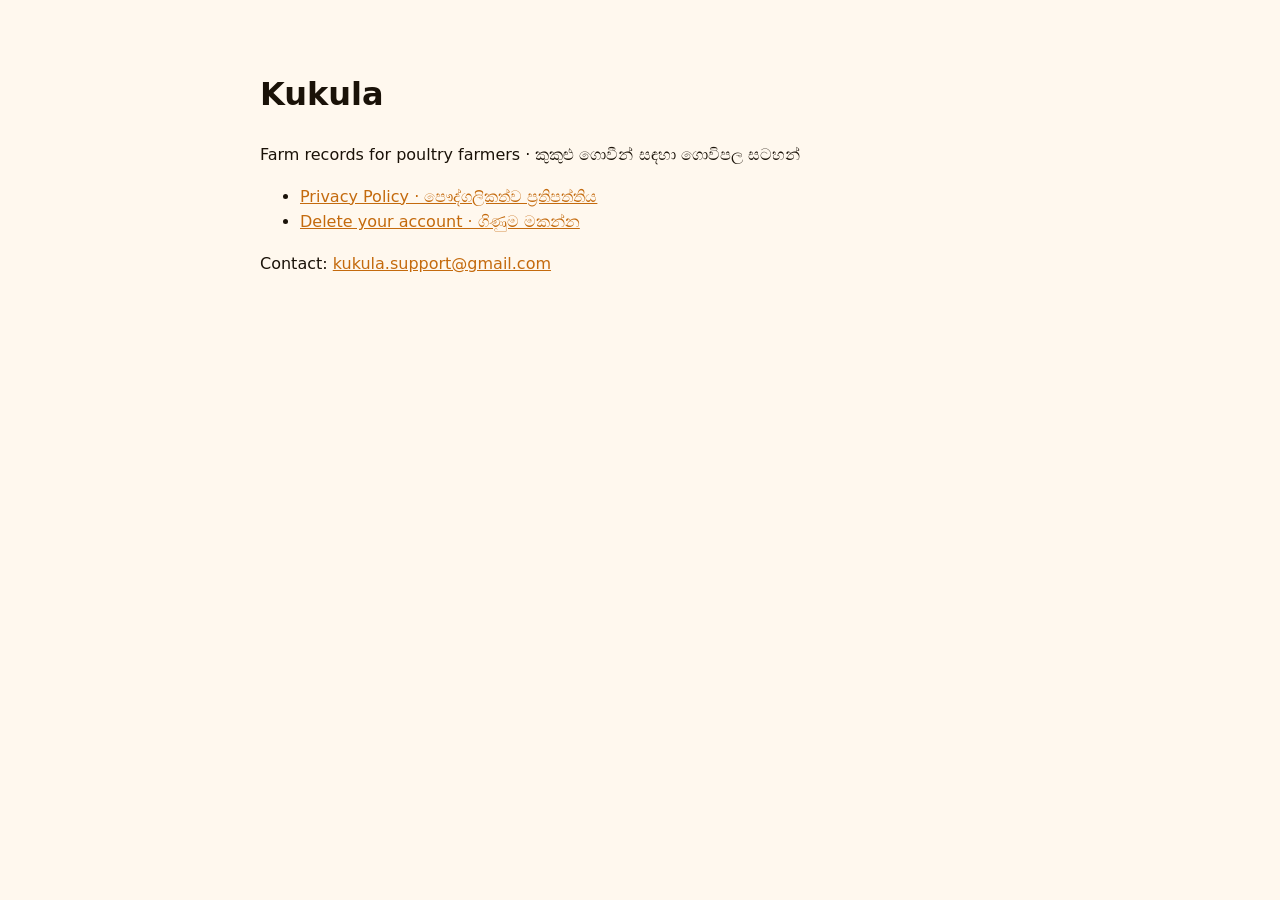
==== index.html @ 8aacabcd "Kukula privacy policy and account deletion pages" ====
<!doctype html>
<html lang="en">
<head>
<meta charset="utf-8">
<meta name="viewport" content="width=device-width, initial-scale=1">
<title>Kukula</title>
<style>
  :root { --bg:#fff8ee; --text:#1a1208; --accent:#c46a0d; }
  @media (prefers-color-scheme: dark) { :root { --bg:#1a1208; --text:#f5e6c8; --accent:#ffb347; } }
  body { margin:0; background:var(--bg); color:var(--text);
         font:16px/1.6 system-ui, -apple-system, "Segoe UI", Roboto, "Noto Sans Sinhala", sans-serif; }
  main { max-width:760px; margin:0 auto; padding:48px 16px; }
  a { color:var(--accent); }
</style>
</head>
<body>
<main>
<h1>Kukula</h1>
<p>Farm records for poultry farmers · කුකුළු ගොවීන් සඳහා ගොවිපල සටහන්</p>
<ul>
  <li><a href="privacy.html">Privacy Policy · පෞද්ගලිකත්ව ප්‍රතිපත්තිය</a></li>
  <li><a href="delete-account.html">Delete your account · ගිණුම මකන්න</a></li>
</ul>
<p>Contact: <a href="mailto:kukula.support@gmail.com">kukula.support@gmail.com</a></p>
</main>
</body>
</html>
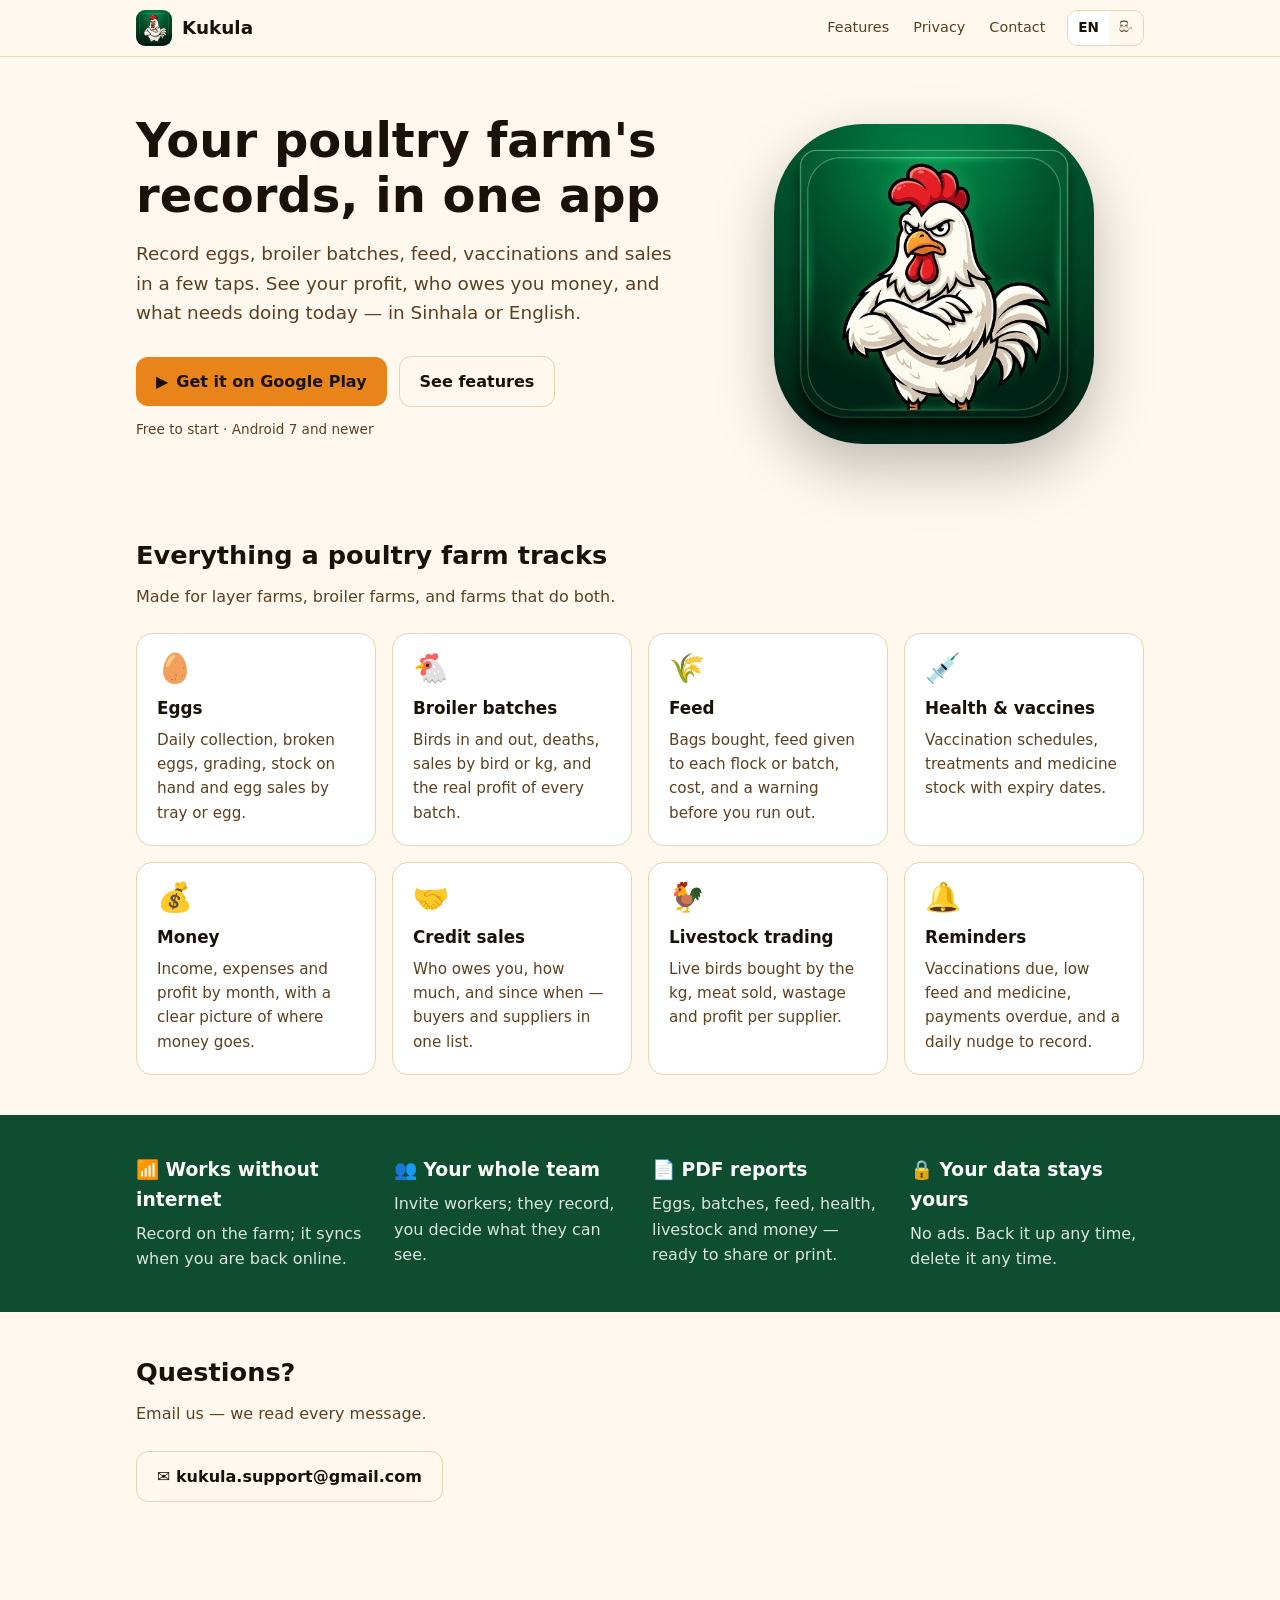
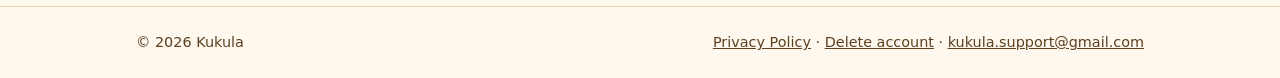
==== commit c415c6bb: "Kukula website: home page, shared layout, language switch" ====
--- a/index.html
+++ b/index.html
@@ -1,27 +1,129 @@
 <!doctype html>
-<html lang="en">
+<html lang="en" data-lang="en">
 <head>
 <meta charset="utf-8">
 <meta name="viewport" content="width=device-width, initial-scale=1">
-<title>Kukula</title>
-<style>
-  :root { --bg:#fff8ee; --text:#1a1208; --accent:#c46a0d; }
-  @media (prefers-color-scheme: dark) { :root { --bg:#1a1208; --text:#f5e6c8; --accent:#ffb347; } }
-  body { margin:0; background:var(--bg); color:var(--text);
-         font:16px/1.6 system-ui, -apple-system, "Segoe UI", Roboto, "Noto Sans Sinhala", sans-serif; }
-  main { max-width:760px; margin:0 auto; padding:48px 16px; }
-  a { color:var(--accent); }
-</style>
+<title>Kukula — Poultry Farm Records</title>
+<meta name="description" content="Kukula keeps a poultry farm's records in one app: eggs, broiler batches, feed, vaccinations, sales and money owed. In Sinhala and English, works offline.">
+<link rel="icon" href="assets/favicon.png">
+<link rel="stylesheet" href="assets/style.css">
+<script src="assets/lang.js"></script>
 </head>
 <body>
+
+<header class="site-header">
+  <div class="wrap">
+    <a class="brand" href="index.html"><img src="assets/icon.png" alt="">Kukula</a>
+    <nav>
+      <a class="hide-sm" href="#features"><span class="tr" lang="en">Features</span><span class="tr" lang="si">විශේෂාංග</span></a>
+      <a href="privacy.html"><span class="tr" lang="en">Privacy</span><span class="tr" lang="si">පෞද්ගලිකත්වය</span></a>
+      <a class="hide-sm" href="#contact"><span class="tr" lang="en">Contact</span><span class="tr" lang="si">සම්බන්ධ වන්න</span></a>
+    </nav>
+    <div class="lang-switch" role="group" aria-label="Language">
+      <button type="button" data-set-lang="en">EN</button>
+      <button type="button" data-set-lang="si">සිං</button>
+    </div>
+  </div>
+</header>
+
 <main>
-<h1>Kukula</h1>
-<p>Farm records for poultry farmers · කුකුළු ගොවීන් සඳහා ගොවිපල සටහන්</p>
-<ul>
-  <li><a href="privacy.html">Privacy Policy · පෞද්ගලිකත්ව ප්‍රතිපත්තිය</a></li>
-  <li><a href="delete-account.html">Delete your account · ගිණුම මකන්න</a></li>
-</ul>
-<p>Contact: <a href="mailto:kukula.support@gmail.com">kukula.support@gmail.com</a></p>
+  <section class="hero">
+    <div>
+      <h1>
+        <span class="tr" lang="en">Your poultry farm's records, in one app</span>
+        <span class="tr" lang="si">ඔබේ කුකුළු ගොවිපලේ සටහන් එකම යෙදුමක</span>
+      </h1>
+      <p class="lead">
+        <span class="tr" lang="en">Record eggs, broiler batches, feed, vaccinations and sales in a few taps. See your profit, who owes you money, and what needs doing today — in Sinhala or English.</span>
+        <span class="tr" lang="si">බිත්තර, බ්‍රොයිලර් බැච්, කෑම, එන්නත් සහ විකුණුම් තට්ටු කිහිපයකින් සටහන් කරන්න. ලාභය, ඔබට මුදල් ගෙවිය යුත්තේ කවුද, සහ අද කළ යුතු දේ — සිංහලෙන් හෝ ඉංග්‍රීසියෙන් බලන්න.</span>
+      </p>
+      <div class="cta">
+        <a class="btn btn-primary" href="https://play.google.com/store/apps/details?id=com.kukulaapp.kukula_app">
+          ▶ <span class="tr" lang="en">Get it on Google Play</span><span class="tr" lang="si">Google Play වෙතින් ලබා ගන්න</span>
+        </a>
+        <a class="btn btn-ghost" href="#features">
+          <span class="tr" lang="en">See features</span><span class="tr" lang="si">විශේෂාංග බලන්න</span>
+        </a>
+      </div>
+      <p class="note">
+        <span class="tr" lang="en">Free to start · Android 7 and newer</span>
+        <span class="tr" lang="si">නොමිලේ ආරම්භ කරන්න · Android 7 සහ ඉහළ</span>
+      </p>
+    </div>
+    <div class="art"><img src="assets/icon.png" alt="Kukula app icon"></div>
+  </section>
+
+  <section class="block" id="features">
+    <h2><span class="tr" lang="en">Everything a poultry farm tracks</span><span class="tr" lang="si">කුකුළු ගොවිපලකට අවශ්‍ය සියල්ල</span></h2>
+    <p><span class="tr" lang="en">Made for layer farms, broiler farms, and farms that do both.</span><span class="tr" lang="si">බිත්තර ගොවිපල, බ්‍රොයිලර් ගොවිපල සහ දෙකම කරන ගොවිපල සඳහා.</span></p>
+    <div class="grid">
+      <div class="card"><div class="icon">🥚</div>
+        <h3><span class="tr" lang="en">Eggs</span><span class="tr" lang="si">බිත්තර</span></h3>
+        <p><span class="tr" lang="en">Daily collection, broken eggs, grading, stock on hand and egg sales by tray or egg.</span><span class="tr" lang="si">දිනපතා එකතුව, බිඳුණු බිත්තර, ශ්‍රේණිගත කිරීම, ඇති තොගය සහ ට්‍රේ / බිත්තර වශයෙන් විකුණුම්.</span></p></div>
+      <div class="card"><div class="icon">🐔</div>
+        <h3><span class="tr" lang="en">Broiler batches</span><span class="tr" lang="si">බ්‍රොයිලර් බැච්</span></h3>
+        <p><span class="tr" lang="en">Birds in and out, deaths, sales by bird or kg, and the real profit of every batch.</span><span class="tr" lang="si">කුකුළන් ඇතුළු වීම සහ පිටවීම, මරණ, කුකුළන් හෝ kg වශයෙන් විකුණුම්, සහ සෑම බැච් එකකම සැබෑ ලාභය.</span></p></div>
+      <div class="card"><div class="icon">🌾</div>
+        <h3><span class="tr" lang="en">Feed</span><span class="tr" lang="si">කුකුළු කෑම</span></h3>
+        <p><span class="tr" lang="en">Bags bought, feed given to each flock or batch, cost, and a warning before you run out.</span><span class="tr" lang="si">මිලදී ගත් බෑග්, එක් එක් රංචුවට / බැච් එකට දුන් කෑම, වියදම, සහ අවසන් වීමට පෙර අනතුරු ඇඟවීමක්.</span></p></div>
+      <div class="card"><div class="icon">💉</div>
+        <h3><span class="tr" lang="en">Health &amp; vaccines</span><span class="tr" lang="si">සෞඛ්‍ය සහ එන්නත්</span></h3>
+        <p><span class="tr" lang="en">Vaccination schedules, treatments and medicine stock with expiry dates.</span><span class="tr" lang="si">එන්නත් කාලසටහන්, ප්‍රතිකාර සහ කල් ඉකුත් වන දින සමඟ බෙහෙත් තොගය.</span></p></div>
+      <div class="card"><div class="icon">💰</div>
+        <h3><span class="tr" lang="en">Money</span><span class="tr" lang="si">මුදල්</span></h3>
+        <p><span class="tr" lang="en">Income, expenses and profit by month, with a clear picture of where money goes.</span><span class="tr" lang="si">මාසය අනුව ආදායම්, වියදම් සහ ලාභය, මුදල් යන තැන පැහැදිලිව.</span></p></div>
+      <div class="card"><div class="icon">🤝</div>
+        <h3><span class="tr" lang="en">Credit sales</span><span class="tr" lang="si">ණයට විකුණුම්</span></h3>
+        <p><span class="tr" lang="en">Who owes you, how much, and since when — buyers and suppliers in one list.</span><span class="tr" lang="si">කවුද ගෙවිය යුත්තේ, කොපමණද, කවදා සිටද — ගැනුම්කරුවන් සහ සැපයුම්කරුවන් එකම ලැයිස්තුවක.</span></p></div>
+      <div class="card"><div class="icon">🐓</div>
+        <h3><span class="tr" lang="en">Livestock trading</span><span class="tr" lang="si">කුකුළු වෙළඳාම</span></h3>
+        <p><span class="tr" lang="en">Live birds bought by the kg, meat sold, wastage and profit per supplier.</span><span class="tr" lang="si">kg වශයෙන් මිලදී ගත් පණපිටින් කුකුළන්, විකුණූ මස්, නාස්තිය සහ සැපයුම්කරු අනුව ලාභය.</span></p></div>
+      <div class="card"><div class="icon">🔔</div>
+        <h3><span class="tr" lang="en">Reminders</span><span class="tr" lang="si">සිහිකැඳවීම්</span></h3>
+        <p><span class="tr" lang="en">Vaccinations due, low feed and medicine, payments overdue, and a daily nudge to record.</span><span class="tr" lang="si">නියමිත එන්නත්, අඩු කෑම සහ බෙහෙත්, පරක්කු ගෙවීම්, සහ දිනපතා සටහන් කිරීමට මතක් කිරීමක්.</span></p></div>
+    </div>
+  </section>
+
+  <div class="band">
+    <div class="inner">
+      <div>
+        <h3><span class="tr" lang="en">📶 Works without internet</span><span class="tr" lang="si">📶 අන්තර්ජාලය නැතිවත් වැඩ</span></h3>
+        <p><span class="tr" lang="en">Record on the farm; it syncs when you are back online.</span><span class="tr" lang="si">ගොවිපලේදී සටහන් කරන්න; අන්තර්ජාලය ආ විට සමමුහුර්ත වේ.</span></p>
+      </div>
+      <div>
+        <h3><span class="tr" lang="en">👥 Your whole team</span><span class="tr" lang="si">👥 මුළු කණ්ඩායමම</span></h3>
+        <p><span class="tr" lang="en">Invite workers; they record, you decide what they can see.</span><span class="tr" lang="si">සේවකයන් එකතු කරන්න; ඔවුන් සටහන් කරයි, ඔවුන්ට පෙනෙන දේ ඔබ තීරණය කරයි.</span></p>
+      </div>
+      <div>
+        <h3><span class="tr" lang="en">📄 PDF reports</span><span class="tr" lang="si">📄 PDF වාර්තා</span></h3>
+        <p><span class="tr" lang="en">Eggs, batches, feed, health, livestock and money — ready to share or print.</span><span class="tr" lang="si">බිත්තර, බැච්, කෑම, සෞඛ්‍ය, කුකුළු වෙළඳාම සහ මුදල් — බෙදා ගැනීමට හෝ මුද්‍රණයට.</span></p>
+      </div>
+      <div>
+        <h3><span class="tr" lang="en">🔒 Your data stays yours</span><span class="tr" lang="si">🔒 ඔබේ දත්ත ඔබටමයි</span></h3>
+        <p><span class="tr" lang="en">No ads. Back it up any time, delete it any time.</span><span class="tr" lang="si">දැන්වීම් නැත. ඕනෑම වේලාවක backup කරන්න, ඕනෑම වේලාවක මකන්න.</span></p>
+      </div>
+    </div>
+  </div>
+
+  <section class="block" id="contact">
+    <h2><span class="tr" lang="en">Questions?</span><span class="tr" lang="si">ප්‍රශ්න තිබේද?</span></h2>
+    <p>
+      <span class="tr" lang="en">Email us — we read every message.</span>
+      <span class="tr" lang="si">අපට email කරන්න — සෑම පණිවිඩයක්ම කියවමු.</span>
+    </p>
+    <a class="btn btn-ghost" href="mailto:kukula.support@gmail.com">✉ kukula.support@gmail.com</a>
+  </section>
 </main>
+
+<footer class="site-footer">
+  <div class="wrap">
+    <span>© 2026 Kukula</span>
+    <span>
+      <a href="privacy.html"><span class="tr" lang="en">Privacy Policy</span><span class="tr" lang="si">පෞද්ගලිකත්ව ප්‍රතිපත්තිය</span></a> ·
+      <a href="delete-account.html"><span class="tr" lang="en">Delete account</span><span class="tr" lang="si">ගිණුම මකන්න</span></a> ·
+      <a href="mailto:kukula.support@gmail.com">kukula.support@gmail.com</a>
+    </span>
+  </div>
+</footer>
 </body>
 </html>
--- a/assets/style.css
+++ b/assets/style.css
@@ -0,0 +1,147 @@
+/* Kukula website — shared by every page */
+:root {
+  --bg: #fff8ee;
+  --surface: #ffffff;
+  --text: #1a1208;
+  --muted: #5c4020;
+  --accent: #c46a0d;
+  --accent-strong: #e8841a;
+  --green: #0e4d30;
+  --line: #e8d5b0;
+}
+@media (prefers-color-scheme: dark) {
+  :root {
+    --bg: #1a1208;
+    --surface: #2e2010;
+    --text: #f5e6c8;
+    --muted: #ad9070;
+    --accent: #ffb347;
+    --accent-strong: #e8841a;
+    --green: #1f7a4d;
+    --line: #4a3520;
+  }
+}
+
+* { box-sizing: border-box; }
+html { scroll-behavior: smooth; }
+body {
+  margin: 0;
+  background: var(--bg);
+  color: var(--text);
+  font: 16px/1.6 system-ui, -apple-system, "Segoe UI", Roboto, "Noto Sans Sinhala", sans-serif;
+}
+a { color: var(--accent); }
+img { max-width: 100%; }
+
+/* ── Header / footer ─────────────────────────────────────────────── */
+.site-header {
+  position: sticky; top: 0; z-index: 10;
+  background: color-mix(in srgb, var(--bg) 92%, transparent);
+  backdrop-filter: blur(8px);
+  border-bottom: 1px solid var(--line);
+}
+.site-header .wrap {
+  display: flex; align-items: center; gap: 12px;
+  max-width: 1040px; margin: 0 auto; padding: 10px 16px;
+}
+.brand {
+  display: flex; align-items: center; gap: 10px;
+  color: var(--text); text-decoration: none; font-weight: 800; font-size: 1.15rem;
+}
+.brand img { width: 36px; height: 36px; border-radius: 9px; }
+.site-header nav { margin-left: auto; display: flex; gap: 4px; flex-wrap: wrap; }
+.site-header nav a {
+  white-space: nowrap;
+  color: var(--muted); text-decoration: none; font-size: .9rem;
+  padding: 6px 10px; border-radius: 8px;
+}
+.site-header nav a:hover, .site-header nav a[aria-current="page"] {
+  color: var(--text); background: var(--surface);
+}
+.site-footer {
+  border-top: 1px solid var(--line); margin-top: 64px;
+  color: var(--muted); font-size: .9rem;
+}
+.site-footer .wrap {
+  max-width: 1040px; margin: 0 auto; padding: 24px 16px;
+  display: flex; flex-wrap: wrap; gap: 8px 24px; justify-content: space-between;
+}
+.site-footer a { color: var(--muted); }
+
+/* ── Text pages (privacy, delete account) ────────────────────────── */
+main.doc { max-width: 760px; margin: 0 auto; padding: 32px 16px 0; }
+main.doc h1 { font-size: 1.8rem; margin: 0 0 4px; line-height: 1.25; }
+main.doc h2 { font-size: 1.2rem; margin: 32px 0 8px; color: var(--accent); }
+main.doc .meta { color: var(--muted); margin: 0 0 24px; }
+main.doc ul, main.doc ol { padding-left: 1.2rem; }
+main.doc hr { border: 0; border-top: 1px solid var(--line); margin: 48px 0; }
+.lang-links { margin: 0 0 24px; font-size: .9rem; }
+.lang-links a { margin-right: 16px; }
+
+/* ── Home page ───────────────────────────────────────────────────── */
+.hero {
+  max-width: 1040px; margin: 0 auto; padding: 56px 16px 40px;
+  display: grid; grid-template-columns: 1.3fr 1fr; gap: 40px; align-items: center;
+}
+.hero h1 { font-size: clamp(2rem, 5vw, 3rem); line-height: 1.15; margin: 0 0 16px; }
+.hero p.lead { font-size: 1.15rem; color: var(--muted); margin: 0 0 28px; }
+.hero .art {
+  justify-self: center; width: min(320px, 80vw); aspect-ratio: 1;
+  border-radius: 28%; overflow: hidden;
+  box-shadow: 0 24px 60px rgba(0, 0, 0, .25);
+}
+.hero .art img { display: block; width: 100%; height: 100%; }
+.cta { display: flex; flex-wrap: wrap; gap: 12px; align-items: center; }
+.btn {
+  display: inline-flex; align-items: center; gap: 8px;
+  padding: 12px 20px; border-radius: 12px; font-weight: 700; text-decoration: none;
+}
+.btn-primary { background: var(--accent-strong); color: #1a1208; }
+.btn-ghost { border: 1px solid var(--line); color: var(--text); }
+.note { color: var(--muted); font-size: .85rem; margin-top: 12px; }
+
+section.block { max-width: 1040px; margin: 0 auto; padding: 40px 16px; }
+section.block h2 { font-size: 1.6rem; margin: 0 0 8px; }
+section.block > p { color: var(--muted); margin: 0 0 24px; max-width: 640px; }
+.grid {
+  display: grid; gap: 16px;
+  grid-template-columns: repeat(auto-fill, minmax(230px, 1fr));
+}
+.card {
+  background: var(--surface); border: 1px solid var(--line);
+  border-radius: 16px; padding: 20px;
+}
+.card .icon { font-size: 1.8rem; line-height: 1; }
+.card h3 { margin: 12px 0 6px; font-size: 1.05rem; }
+.card p { margin: 0; color: var(--muted); font-size: .95rem; }
+
+.band {
+  background: var(--green); color: #fff;
+}
+.band .inner {
+  max-width: 1040px; margin: 0 auto; padding: 40px 16px;
+  display: grid; gap: 24px; grid-template-columns: repeat(auto-fit, minmax(220px, 1fr));
+}
+.band h3 { margin: 0 0 6px; }
+.band p { margin: 0; opacity: .85; }
+
+/* Language switch: show only the chosen language */
+.lang-switch { display: inline-flex; border: 1px solid var(--line); border-radius: 10px; overflow: hidden; }
+.lang-switch button {
+  background: none; border: 0; color: var(--muted); font: inherit; font-size: .85rem;
+  padding: 6px 10px; cursor: pointer;
+}
+.lang-switch button[aria-pressed="true"] { background: var(--surface); color: var(--text); font-weight: 700; }
+html[data-lang="en"] [lang="si"].tr,
+html[data-lang="si"] [lang="en"].tr { display: none; }
+
+@media (max-width: 720px) {
+  .hero { grid-template-columns: 1fr; padding-top: 32px; text-align: center; }
+  .hero .art { order: -1; width: 160px; }
+  .cta { justify-content: center; }
+  .site-header nav a.hide-sm { display: none; }
+  /* Phones: logo + language on the first row, links on their own row */
+  .site-header .wrap { flex-wrap: wrap; row-gap: 4px; }
+  .lang-switch { margin-left: auto; }
+  .site-header nav { order: 3; width: 100%; margin-left: -10px; flex-wrap: nowrap; overflow-x: auto; }
+}
